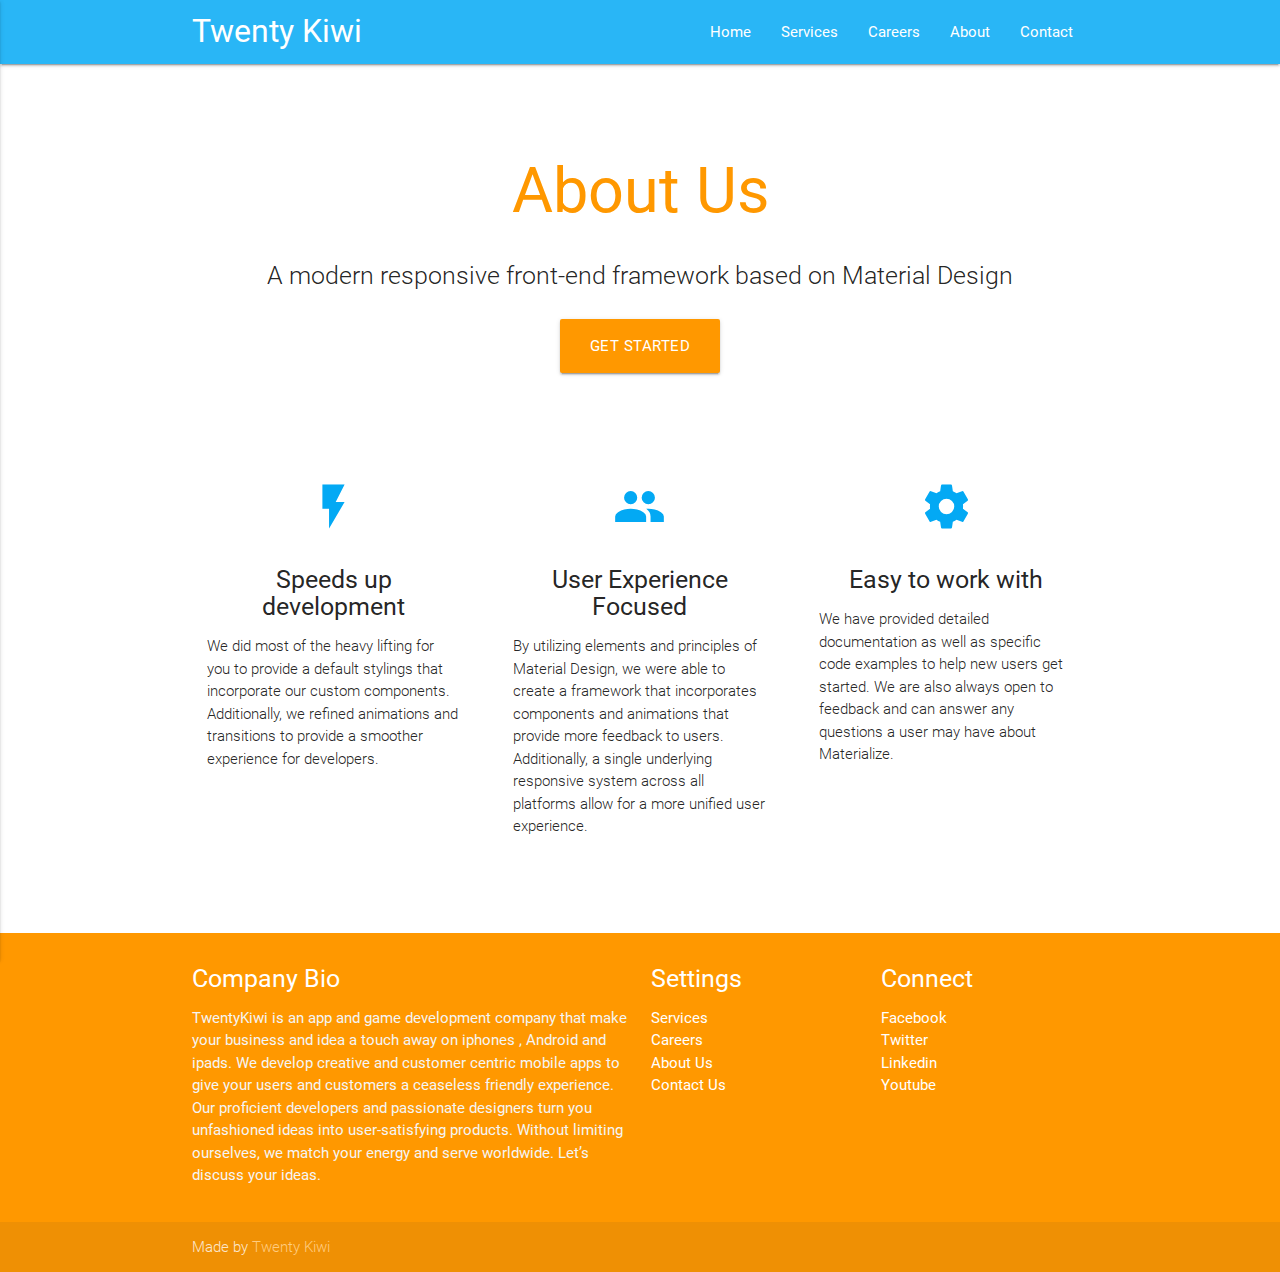
==== about.html @ 06de9c26 "Initial commit to Twenty Kiwi" ====
<!DOCTYPE html>
<html lang="en">
<head>
  <meta http-equiv="Content-Type" content="text/html; charset=UTF-8"/>
  <meta name="viewport" content="width=device-width, initial-scale=1, maximum-scale=1.0"/>
  <title>Twenty Kiwi - We do things which effects people</title>

  <!-- CSS  -->
  <link href="https://fonts.googleapis.com/icon?family=Material+Icons" rel="stylesheet">
  <link href="css/materialize.css" type="text/css" rel="stylesheet" media="screen,projection"/>
  <link href="css/style.css" type="text/css" rel="stylesheet" media="screen,projection"/>
</head>
<body>
  <nav class="light-blue lighten-1" role="navigation">
    <div class="nav-wrapper container"><a id="logo-container" href="#" class="brand-logo">Twenty Kiwi</a>
      <ul class="right hide-on-med-and-down">
        <li><a href="index.html">Home</a></li>
        <li><a href="services.html">Services</a></li>
        <li><a href="careers.html">Careers</a></li>
        <li><a href="about.html">About</a></li>
        <li><a href="contact.html">Contact</a></li>
      </ul>

      <ul id="nav-mobile" class="side-nav">
        <li><a href="index.html">Home</a></li>
        <li><a href="services.html">Services</a></li>
        <li><a href="careers.html">Careers</a></li>
        <li><a href="about.html">About</a></li>
        <li><a href="contact.html">Contact</a></li>
      </ul>
      <a href="#" data-activates="nav-mobile" class="button-collapse"><i class="material-icons">menu</i></a>
    </div>
  </nav>
  <div class="section no-pad-bot" id="index-banner">
    <div class="container">
      <br><br>
      <h1 class="header center orange-text">About Us</h1>
      <div class="row center">
        <h5 class="header col s12 light">A modern responsive front-end framework based on Material Design</h5>
      </div>
      <div class="row center">
        <a href="http://materializecss.com/getting-started.html" id="download-button" class="btn-large waves-effect waves-light orange">Get Started</a>
      </div>
      <br><br>

    </div>
  </div>


  <div class="container">
    <div class="section">

      <!--   Icon Section   -->
      <div class="row">
        <div class="col s12 m4">
          <div class="icon-block">
            <h2 class="center light-blue-text"><i class="material-icons">flash_on</i></h2>
            <h5 class="center">Speeds up development</h5>

            <p class="light">We did most of the heavy lifting for you to provide a default stylings that incorporate our custom components. Additionally, we refined animations and transitions to provide a smoother experience for developers.</p>
          </div>
        </div>

        <div class="col s12 m4">
          <div class="icon-block">
            <h2 class="center light-blue-text"><i class="material-icons">group</i></h2>
            <h5 class="center">User Experience Focused</h5>

            <p class="light">By utilizing elements and principles of Material Design, we were able to create a framework that incorporates components and animations that provide more feedback to users. Additionally, a single underlying responsive system across all platforms allow for a more unified user experience.</p>
          </div>
        </div>

        <div class="col s12 m4">
          <div class="icon-block">
            <h2 class="center light-blue-text"><i class="material-icons">settings</i></h2>
            <h5 class="center">Easy to work with</h5>

            <p class="light">We have provided detailed documentation as well as specific code examples to help new users get started. We are also always open to feedback and can answer any questions a user may have about Materialize.</p>
          </div>
        </div>
      </div>

    </div>
    <br><br>
  </div>

  <footer class="page-footer orange">
    <div class="container">
      <div class="row">
        <div class="col l6 s12">
          <h5 class="white-text">Company Bio</h5>
          <p class="grey-text text-lighten-4">TwentyKiwi is an app and game development company that make your business and idea a touch away on iphones , Android and ipads. We develop creative and customer centric mobile apps to give your users and customers a ceaseless friendly experience. Our proficient developers and passionate designers turn you unfashioned ideas into user-satisfying products. Without limiting ourselves, we match your energy and serve worldwide. Let’s discuss your ideas.</p>


        </div>
        <div class="col l3 s12">
          <h5 class="white-text">Settings</h5>
          <ul>
            <li><a class="white-text" href="services.html">Services</a></li>
            <li><a class="white-text" href="careers.html">Careers</a></li>
            <li><a class="white-text" href="about.html">About Us</a></li>
            <li><a class="white-text" href="contact.html">Contact Us</a></li>
          </ul>
        </div>
        <div class="col l3 s12">
          <h5 class="white-text">Connect</h5>
          <ul>
            <li><a class="white-text" href="#!">Facebook</a></li>
            <li><a class="white-text" href="#!">Twitter</a></li>
            <li><a class="white-text" href="#!">Linkedin</a></li>
            <li><a class="white-text" href="#!">Youtube</a></li>
          </ul>
        </div>
      </div>
    </div>
    <div class="footer-copyright">
      <div class="container">
      Made by <a class="orange-text text-lighten-3" href="http://materializecss.com">Twenty Kiwi</a>
      </div>
    </div>
  </footer>


  <!--  Scripts-->
  <script src="https://code.jquery.com/jquery-2.1.1.min.js"></script>
  <script src="js/materialize.js"></script>
  <script src="js/init.js"></script>

  </body>
</html>
---- css/style.css ----
/* Custom Stylesheet */
/**
 * Use this file to override Materialize files so you can update
 * the core Materialize files in the future
 *
 * Made By MaterializeCSS.com
 */

.icon-block {
  padding: 0 15px;
}
.icon-block .material-icons {
	font-size: inherit;
}
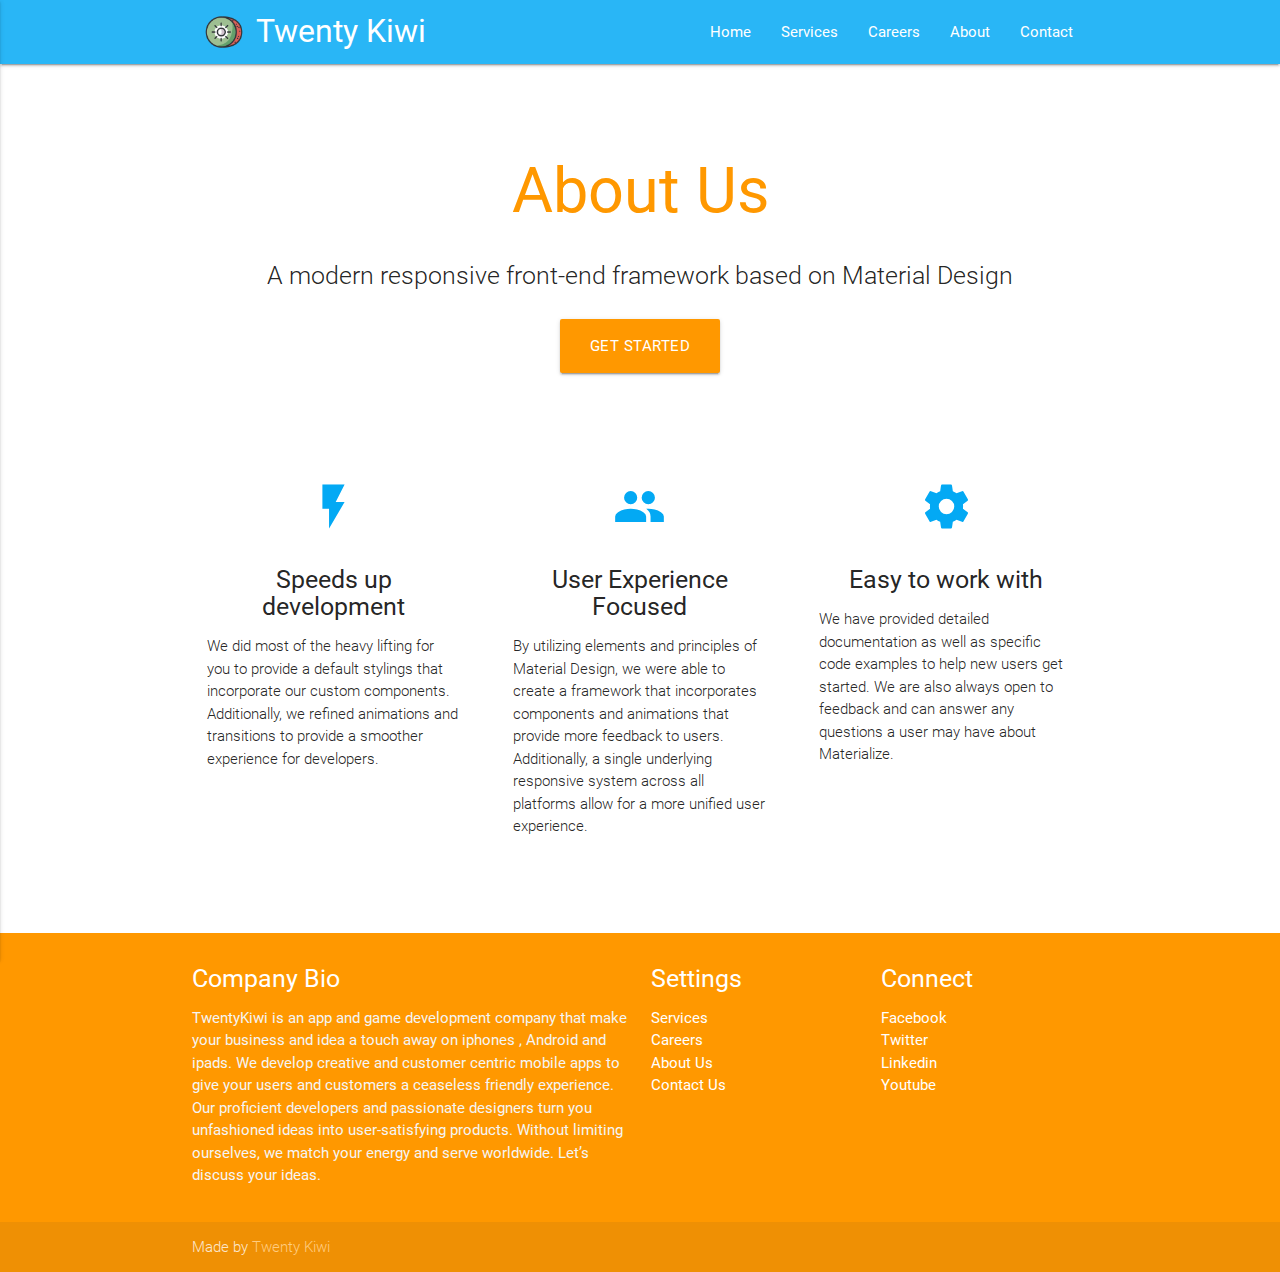
==== commit 4f0ad45e: "commit to update the logo" ====
--- a/about.html
+++ b/about.html
@@ -12,7 +12,9 @@
 </head>
 <body>
   <nav class="light-blue lighten-1" role="navigation">
-    <div class="nav-wrapper container"><a id="logo-container" href="#" class="brand-logo">Twenty Kiwi</a>
+    <div class="nav-wrapper container">
+      <img class="logo" src="assets/logo12.png" alt="img">
+      <a id="logo-container" href="#" class="brand-logo">Twenty Kiwi</a>
       <ul class="right hide-on-med-and-down">
         <li><a href="index.html">Home</a></li>
         <li><a href="services.html">Services</a></li>
@@ -127,4 +129,4 @@
   <script src="js/init.js"></script>
 
   </body>
-</html>+</html>
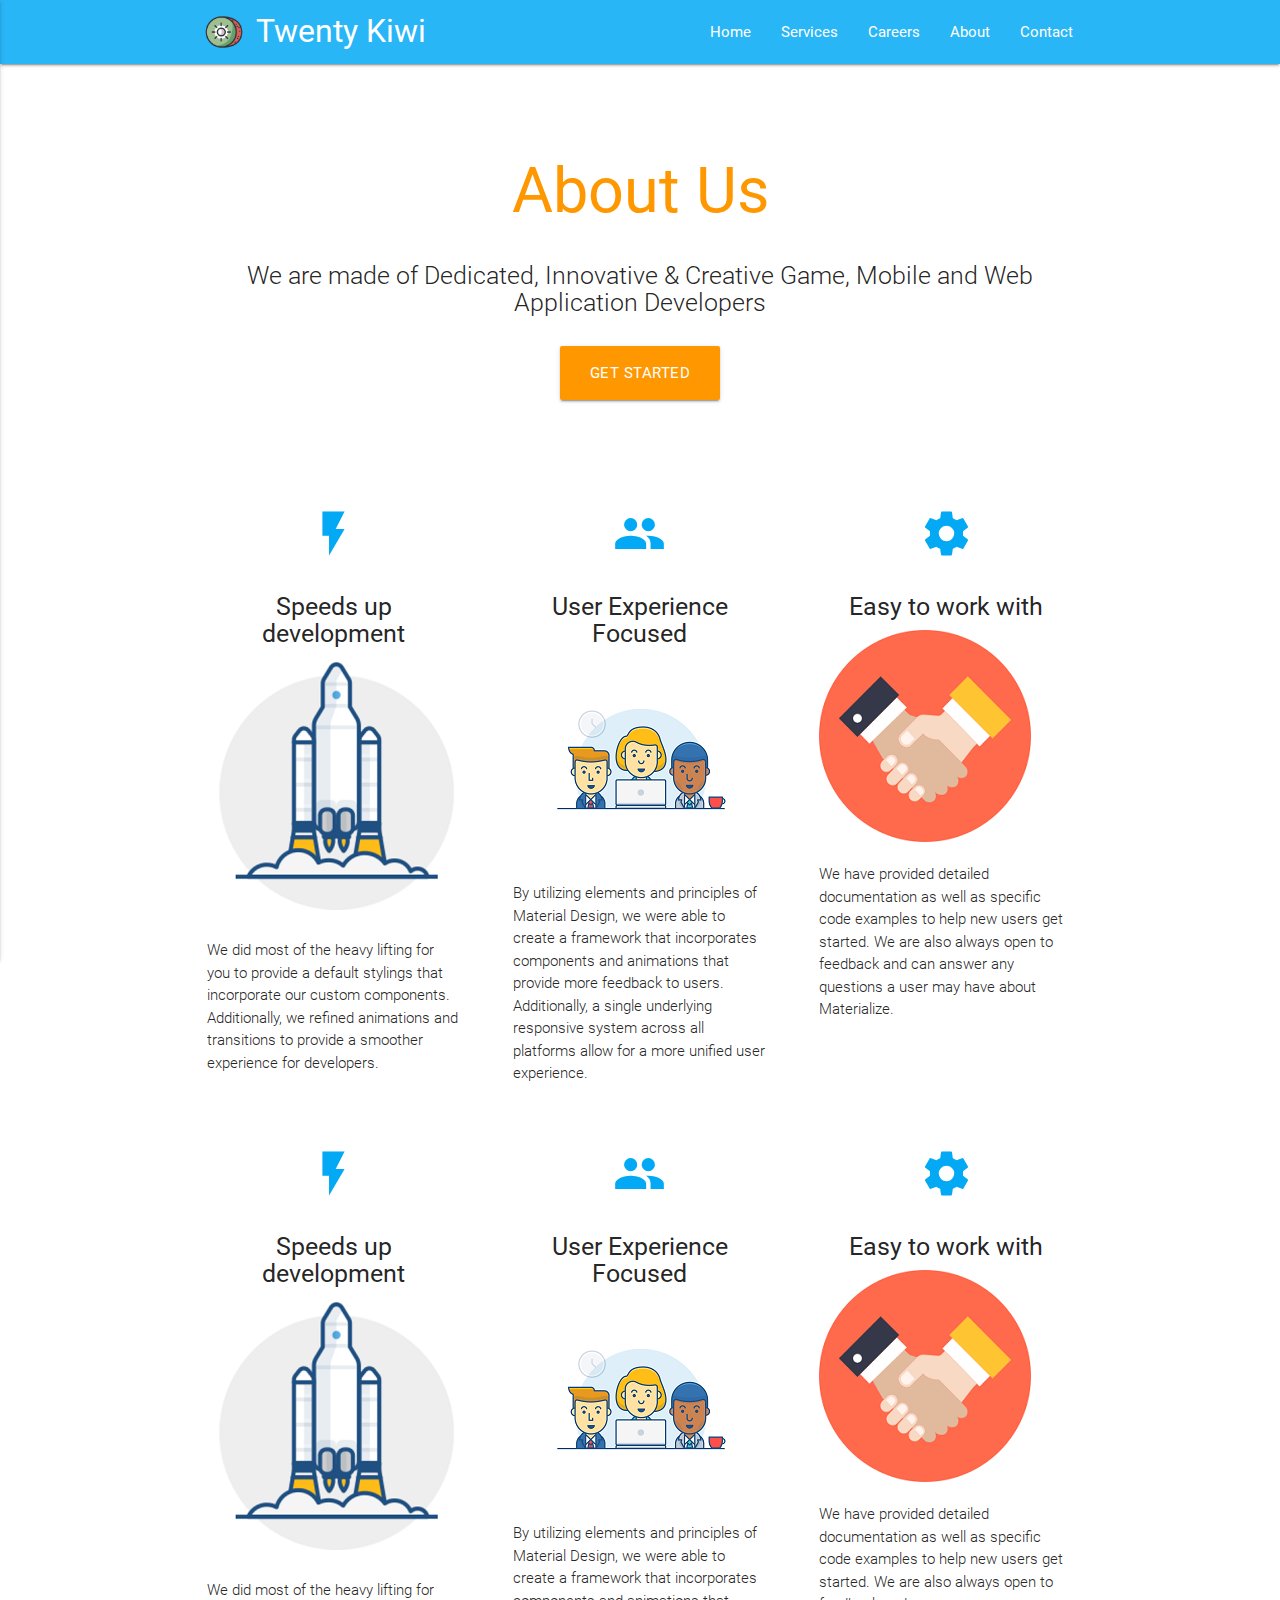
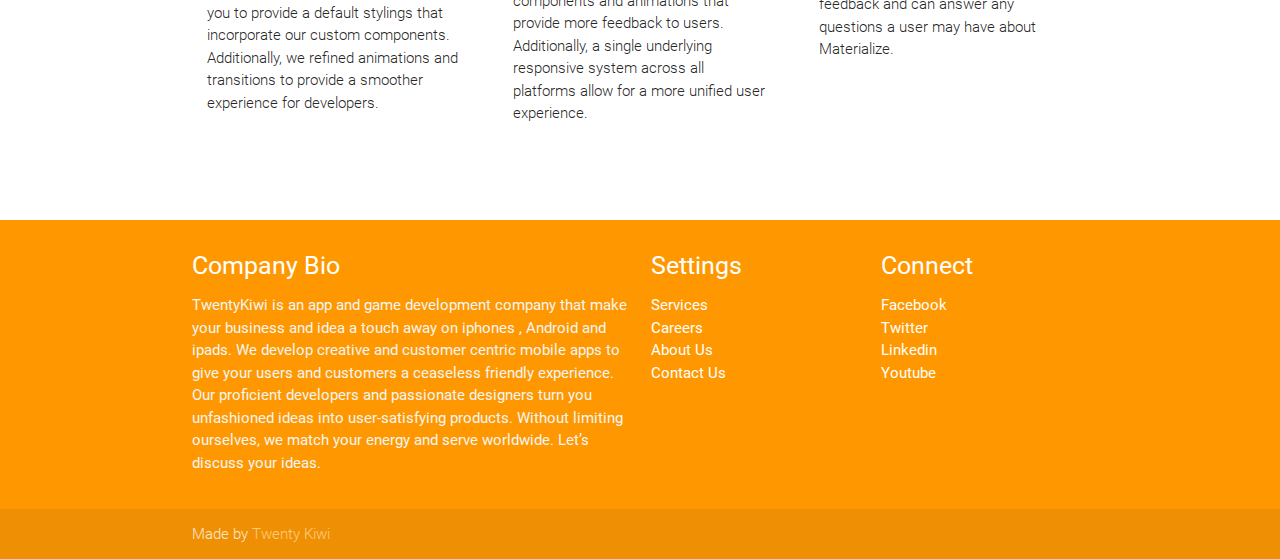
==== commit f4b1c2dd: "commit to add more layout" ====
--- a/about.html
+++ b/about.html
@@ -7,7 +7,7 @@
 
   <!-- CSS  -->
   <link href="https://fonts.googleapis.com/icon?family=Material+Icons" rel="stylesheet">
-  <link href="css/materialize.css" type="text/css" rel="stylesheet" media="screen,projection"/>
+  <link href="css/about.css" type="text/css" rel="stylesheet" media="screen,projection"/>
   <link href="css/style.css" type="text/css" rel="stylesheet" media="screen,projection"/>
 </head>
 <body>
@@ -38,7 +38,7 @@
       <br><br>
       <h1 class="header center orange-text">About Us</h1>
       <div class="row center">
-        <h5 class="header col s12 light">A modern responsive front-end framework based on Material Design</h5>
+        <h5 class="header col s12 light">We are made of Dedicated, Innovative & Creative Game, Mobile and Web Application Developers</h5>
       </div>
       <div class="row center">
         <a href="http://materializecss.com/getting-started.html" id="download-button" class="btn-large waves-effect waves-light orange">Get Started</a>
@@ -58,7 +58,7 @@
           <div class="icon-block">
             <h2 class="center light-blue-text"><i class="material-icons">flash_on</i></h2>
             <h5 class="center">Speeds up development</h5>
-
+            <img src="assets/agile2.png" alt="#">
             <p class="light">We did most of the heavy lifting for you to provide a default stylings that incorporate our custom components. Additionally, we refined animations and transitions to provide a smoother experience for developers.</p>
           </div>
         </div>
@@ -67,7 +67,7 @@
           <div class="icon-block">
             <h2 class="center light-blue-text"><i class="material-icons">group</i></h2>
             <h5 class="center">User Experience Focused</h5>
-
+            <img src="assets/meeples_groups.png" alt="#">
             <p class="light">By utilizing elements and principles of Material Design, we were able to create a framework that incorporates components and animations that provide more feedback to users. Additionally, a single underlying responsive system across all platforms allow for a more unified user experience.</p>
           </div>
         </div>
@@ -76,7 +76,37 @@
           <div class="icon-block">
             <h2 class="center light-blue-text"><i class="material-icons">settings</i></h2>
             <h5 class="center">Easy to work with</h5>
+            <img src="assets/handshake-flat.png" alt="">
+            <p class="light">We have provided detailed documentation as well as specific code examples to help new users get started. We are also always open to feedback and can answer any questions a user may have about Materialize.</p>
+          </div>
+        </div>
+      </div>
 
+      <!--   Icon Section   -->
+      <div class="row">
+        <div class="col s12 m4">
+          <div class="icon-block">
+            <h2 class="center light-blue-text"><i class="material-icons">flash_on</i></h2>
+            <h5 class="center">Speeds up development</h5>
+            <img src="assets/agile2.png" alt="#">
+            <p class="light">We did most of the heavy lifting for you to provide a default stylings that incorporate our custom components. Additionally, we refined animations and transitions to provide a smoother experience for developers.</p>
+          </div>
+        </div>
+
+        <div class="col s12 m4">
+          <div class="icon-block">
+            <h2 class="center light-blue-text"><i class="material-icons">group</i></h2>
+            <h5 class="center">User Experience Focused</h5>
+            <img src="assets/meeples_groups.png" alt="#">
+            <p class="light">By utilizing elements and principles of Material Design, we were able to create a framework that incorporates components and animations that provide more feedback to users. Additionally, a single underlying responsive system across all platforms allow for a more unified user experience.</p>
+          </div>
+        </div>
+
+        <div class="col s12 m4">
+          <div class="icon-block">
+            <h2 class="center light-blue-text"><i class="material-icons">settings</i></h2>
+            <h5 class="center">Easy to work with</h5>
+            <img src="assets/handshake-flat.png" alt="">
             <p class="light">We have provided detailed documentation as well as specific code examples to help new users get started. We are also always open to feedback and can answer any questions a user may have about Materialize.</p>
           </div>
         </div>
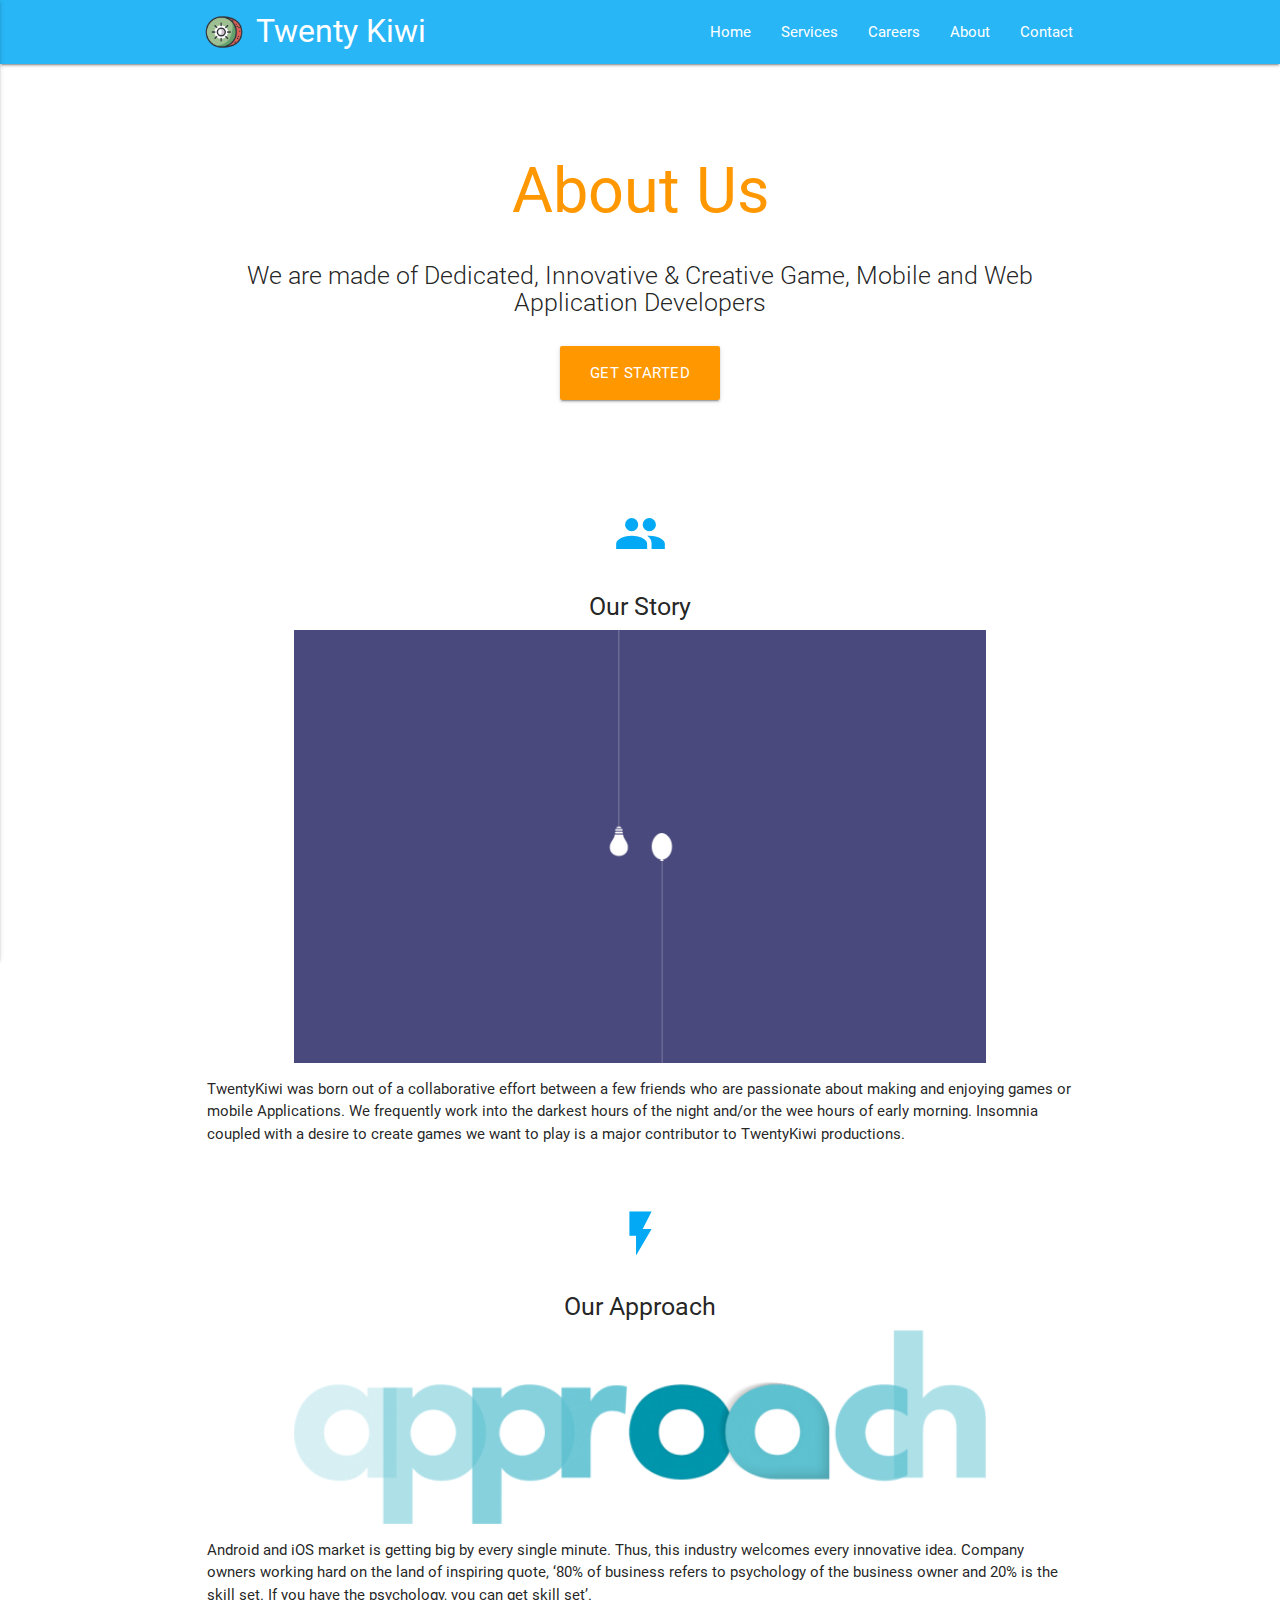
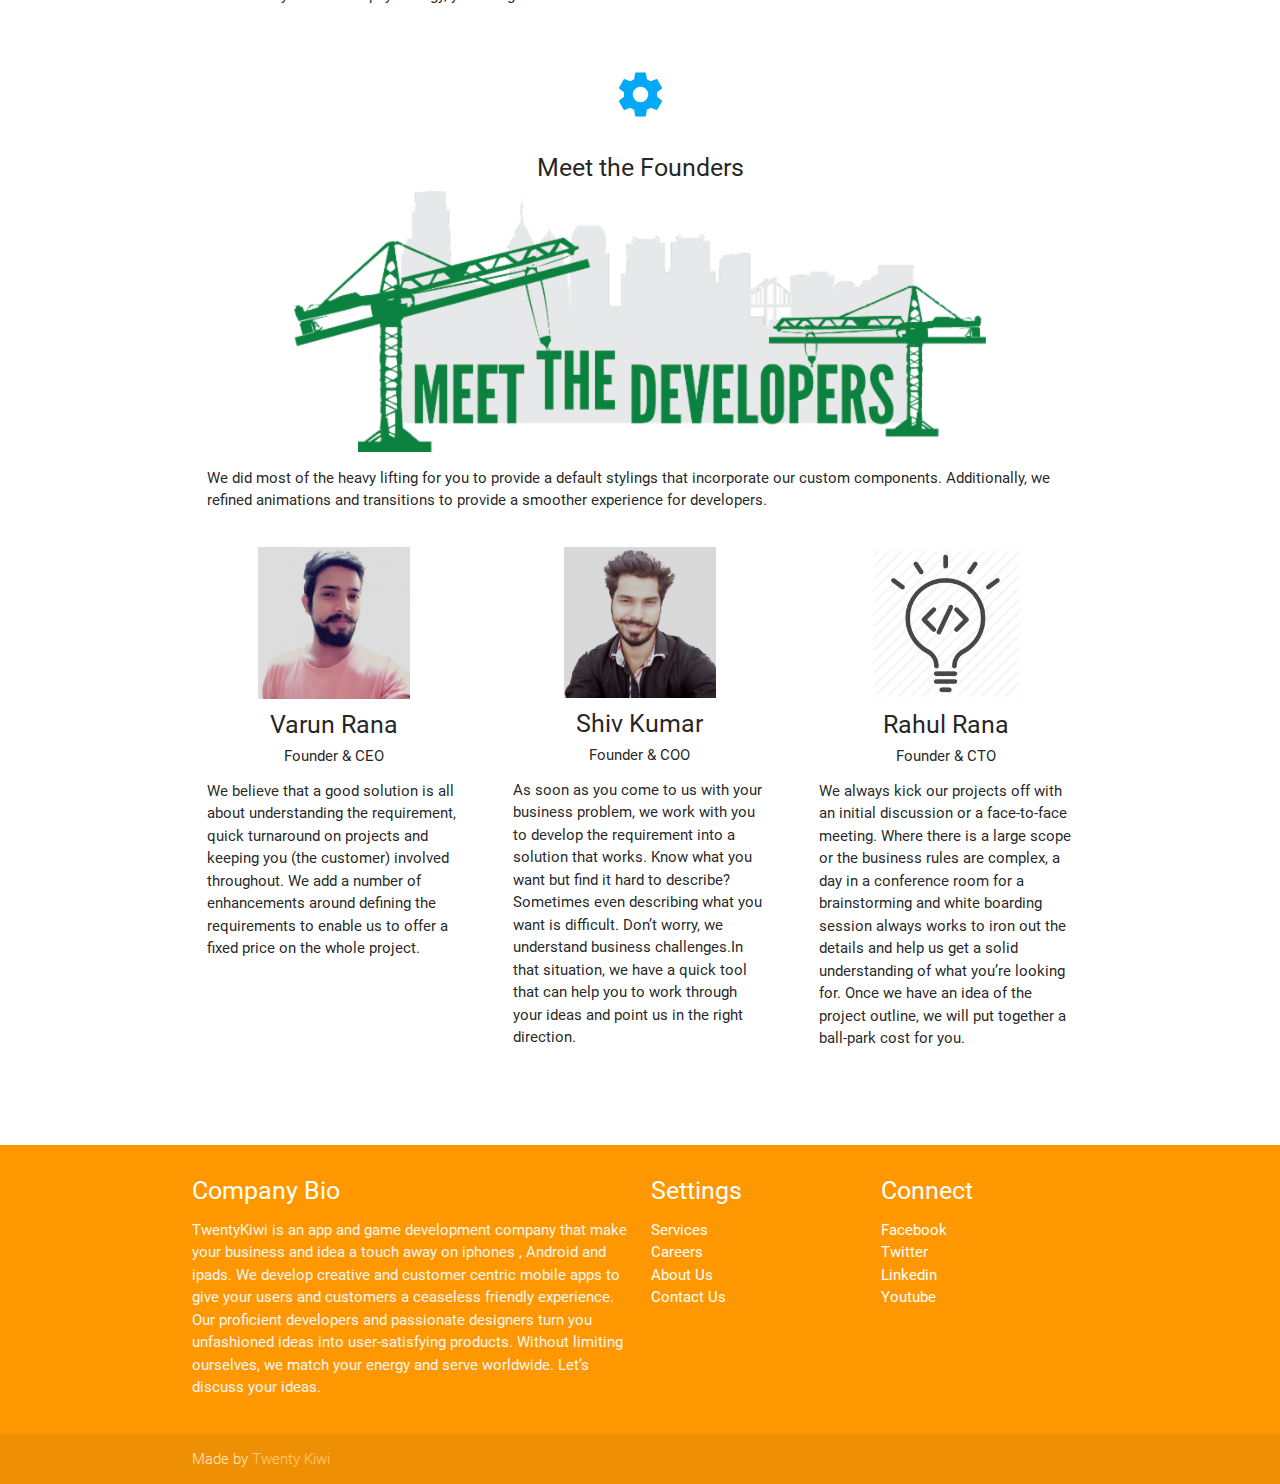
==== commit bf9f74f7: "commit to add more layout" ====
--- a/about.html
+++ b/about.html
@@ -52,65 +52,80 @@
   <div class="container">
     <div class="section">
 
-      <!--   Icon Section   -->
+      <!--   Our Story Section   -->
+      <div class="row">
+        <div class="col s12 m15">
+          <div class="icon-block">
+            <h2 class="center light-blue-text"><i class="material-icons">people</i></h2>
+            <h5 class="center">Our Story</h5>
+            <img class="center-img-big" src="assets/our-story.png" alt="#">
+            <p>TwentyKiwi was born out of a collaborative effort between a few friends who are passionate about making and enjoying games or mobile Applications. We frequently work into the darkest hours of the night and/or the wee hours of early morning. Insomnia coupled with a desire to create games we want to play is a major contributor to TwentyKiwi productions.</p>
+          </div>
+        </div>
+      </div>
+
+      <!--   Our Approach Section   -->
+      <div class="row">
+        <div class="col s12 m13">
+          <div class="icon-block">
+            <h2 class="center light-blue-text"><i class="material-icons">flash_on</i></h2>
+            <h5 class="center">Our Approach</h5>
+            <img class="center-img-big" src="assets/our-approach.png" alt="#">
+            <p>Android  and iOS market is getting big by every single minute. Thus, this industry welcomes every innovative idea. Company owners working hard on the land of inspiring quote, ‘80% of business refers to psychology of the business owner and 20% is the skill set. If you have the psychology, you can get skill set’.</p>
+          </div>
+        </div>
+      </div>
+
+      <!--   Meet the Developer Section   -->
+      <div class="row">
+        <div class="col s12 m14">
+          <div class="icon-block">
+            <h2 class="center light-blue-text"><i class="material-icons">settings</i></h2>
+            <h5 class="center">Meet the Founders</h5>
+            <img class="center-img-big" src="assets/meet-the-developers.jpg" alt="#">
+            <p>We did most of the heavy lifting for you to provide a default stylings that incorporate our custom components. Additionally, we refined animations and transitions to provide a smoother experience for developers.</p>
+          </div>
+        </div>
+      </div>
+
+      <!--   Founders Section   -->
       <div class="row">
         <div class="col s12 m4">
           <div class="icon-block">
-            <h2 class="center light-blue-text"><i class="material-icons">flash_on</i></h2>
-            <h5 class="center">Speeds up development</h5>
-            <img src="assets/agile2.png" alt="#">
-            <p class="light">We did most of the heavy lifting for you to provide a default stylings that incorporate our custom components. Additionally, we refined animations and transitions to provide a smoother experience for developers.</p>
+            <img class="center-img" src="assets/varun_pic-square.jpg" alt="#">
+            <h5 class="center">Varun Rana</h5>
+            <h6 class="center">Founder & CEO</h6>
+            
+            <p>We believe that a good solution is all about understanding the requirement, quick turnaround on projects and keeping you (the customer) involved throughout.
+
+            We add a number of enhancements around defining the requirements to enable us to offer a fixed price on the whole project.</p>
           </div>
         </div>
 
         <div class="col s12 m4">
           <div class="icon-block">
-            <h2 class="center light-blue-text"><i class="material-icons">group</i></h2>
-            <h5 class="center">User Experience Focused</h5>
-            <img src="assets/meeples_groups.png" alt="#">
-            <p class="light">By utilizing elements and principles of Material Design, we were able to create a framework that incorporates components and animations that provide more feedback to users. Additionally, a single underlying responsive system across all platforms allow for a more unified user experience.</p>
+            <img class="center-img" src="assets/shiv-square.jpg" alt="#">
+            <h5 class="center">Shiv Kumar</h5>
+            <h6 class="center">Founder & COO</h6>
+            
+            <p>As soon as you come to us with your business problem, we work with you to develop the requirement into a solution that works.
+            Know what you want but find it hard to describe?
+            Sometimes even describing what you want is difficult. Don’t worry, we understand business challenges.In that situation, we have a quick tool that can help you to work through your ideas and point us in the right direction.</p>
           </div>
         </div>
 
         <div class="col s12 m4">
           <div class="icon-block">
-            <h2 class="center light-blue-text"><i class="material-icons">settings</i></h2>
-            <h5 class="center">Easy to work with</h5>
-            <img src="assets/handshake-flat.png" alt="">
-            <p class="light">We have provided detailed documentation as well as specific code examples to help new users get started. We are also always open to feedback and can answer any questions a user may have about Materialize.</p>
+            <img class="center-img" src="assets/brainstorming.png" alt="">
+            <h5 class="center">Rahul Rana</h5>
+            <h6 class="center">Founder & CTO</h6>
+            <p>We always kick our projects off with an initial discussion or a face-to-face   meeting.
+            Where there is a large scope or the business rules are complex, a day in a conference room for a brainstorming and white boarding session always works to iron out the details and help us get a solid understanding of what you’re looking for.
+            Once we have an idea of the project outline, we will put together a ball-park cost for you.</p>
           </div>
         </div>
       </div>
 
-      <!--   Icon Section   -->
-      <div class="row">
-        <div class="col s12 m4">
-          <div class="icon-block">
-            <h2 class="center light-blue-text"><i class="material-icons">flash_on</i></h2>
-            <h5 class="center">Speeds up development</h5>
-            <img src="assets/agile2.png" alt="#">
-            <p class="light">We did most of the heavy lifting for you to provide a default stylings that incorporate our custom components. Additionally, we refined animations and transitions to provide a smoother experience for developers.</p>
-          </div>
-        </div>
-
-        <div class="col s12 m4">
-          <div class="icon-block">
-            <h2 class="center light-blue-text"><i class="material-icons">group</i></h2>
-            <h5 class="center">User Experience Focused</h5>
-            <img src="assets/meeples_groups.png" alt="#">
-            <p class="light">By utilizing elements and principles of Material Design, we were able to create a framework that incorporates components and animations that provide more feedback to users. Additionally, a single underlying responsive system across all platforms allow for a more unified user experience.</p>
-          </div>
-        </div>
-
-        <div class="col s12 m4">
-          <div class="icon-block">
-            <h2 class="center light-blue-text"><i class="material-icons">settings</i></h2>
-            <h5 class="center">Easy to work with</h5>
-            <img src="assets/handshake-flat.png" alt="">
-            <p class="light">We have provided detailed documentation as well as specific code examples to help new users get started. We are also always open to feedback and can answer any questions a user may have about Materialize.</p>
-          </div>
-        </div>
-      </div>
 
     </div>
     <br><br>
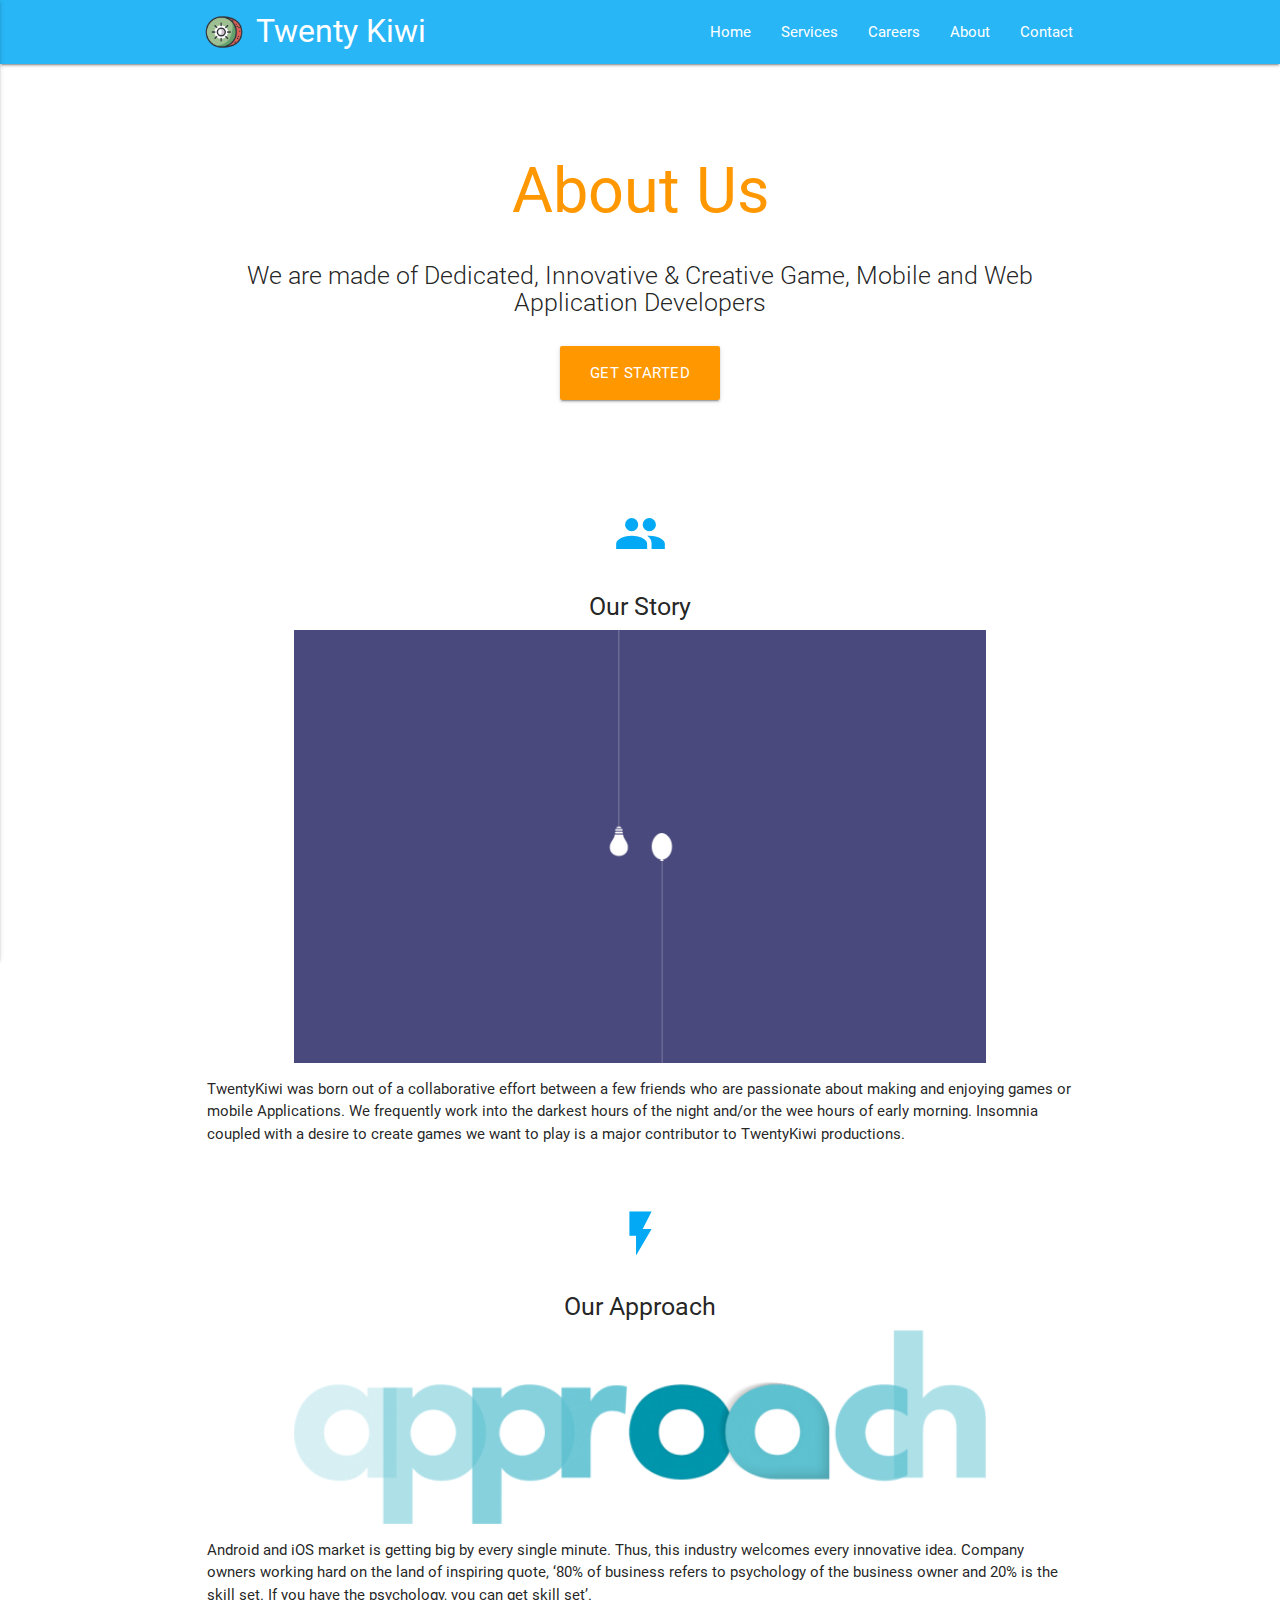
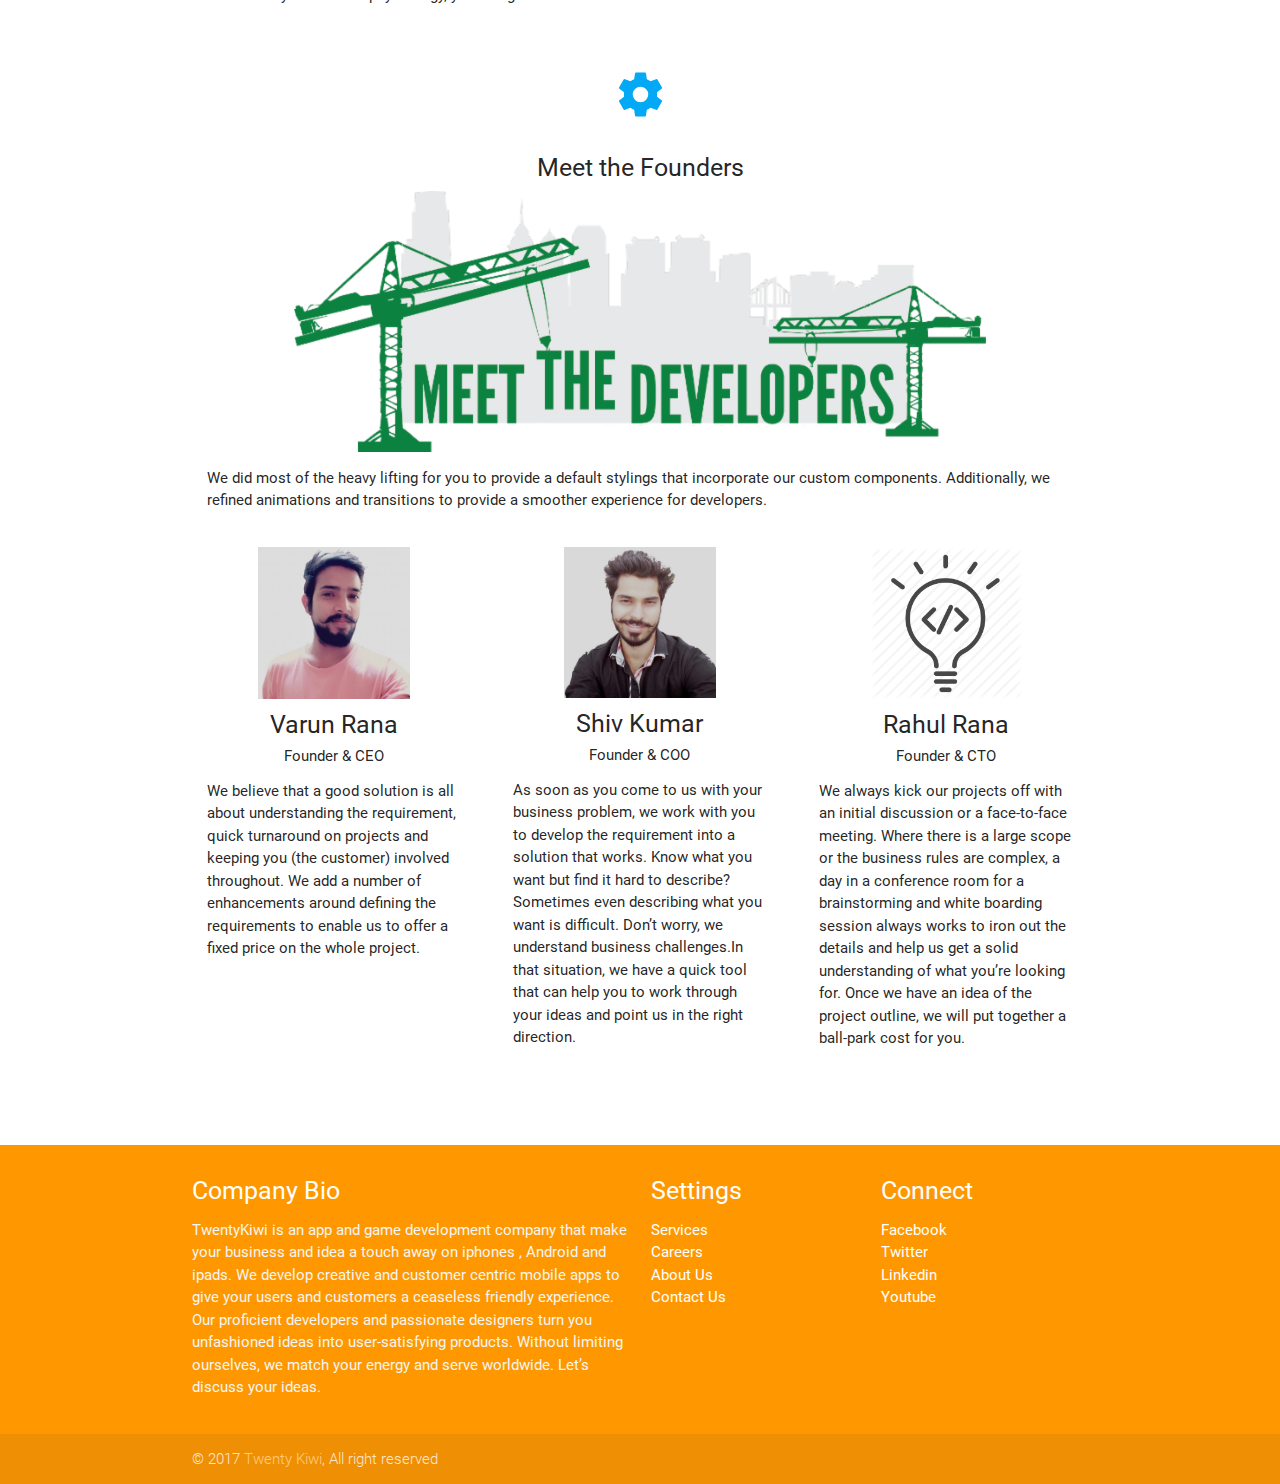
==== commit cd3d717e: "commit to add some more content to front-end" ====
--- a/about.html
+++ b/about.html
@@ -162,7 +162,7 @@
     </div>
     <div class="footer-copyright">
       <div class="container">
-      Made by <a class="orange-text text-lighten-3" href="http://materializecss.com">Twenty Kiwi</a>
+       © 2017 <a class="orange-text text-lighten-3" href="http://www.twentykiwi.com">Twenty Kiwi</a>, All right reserved
       </div>
     </div>
   </footer>
